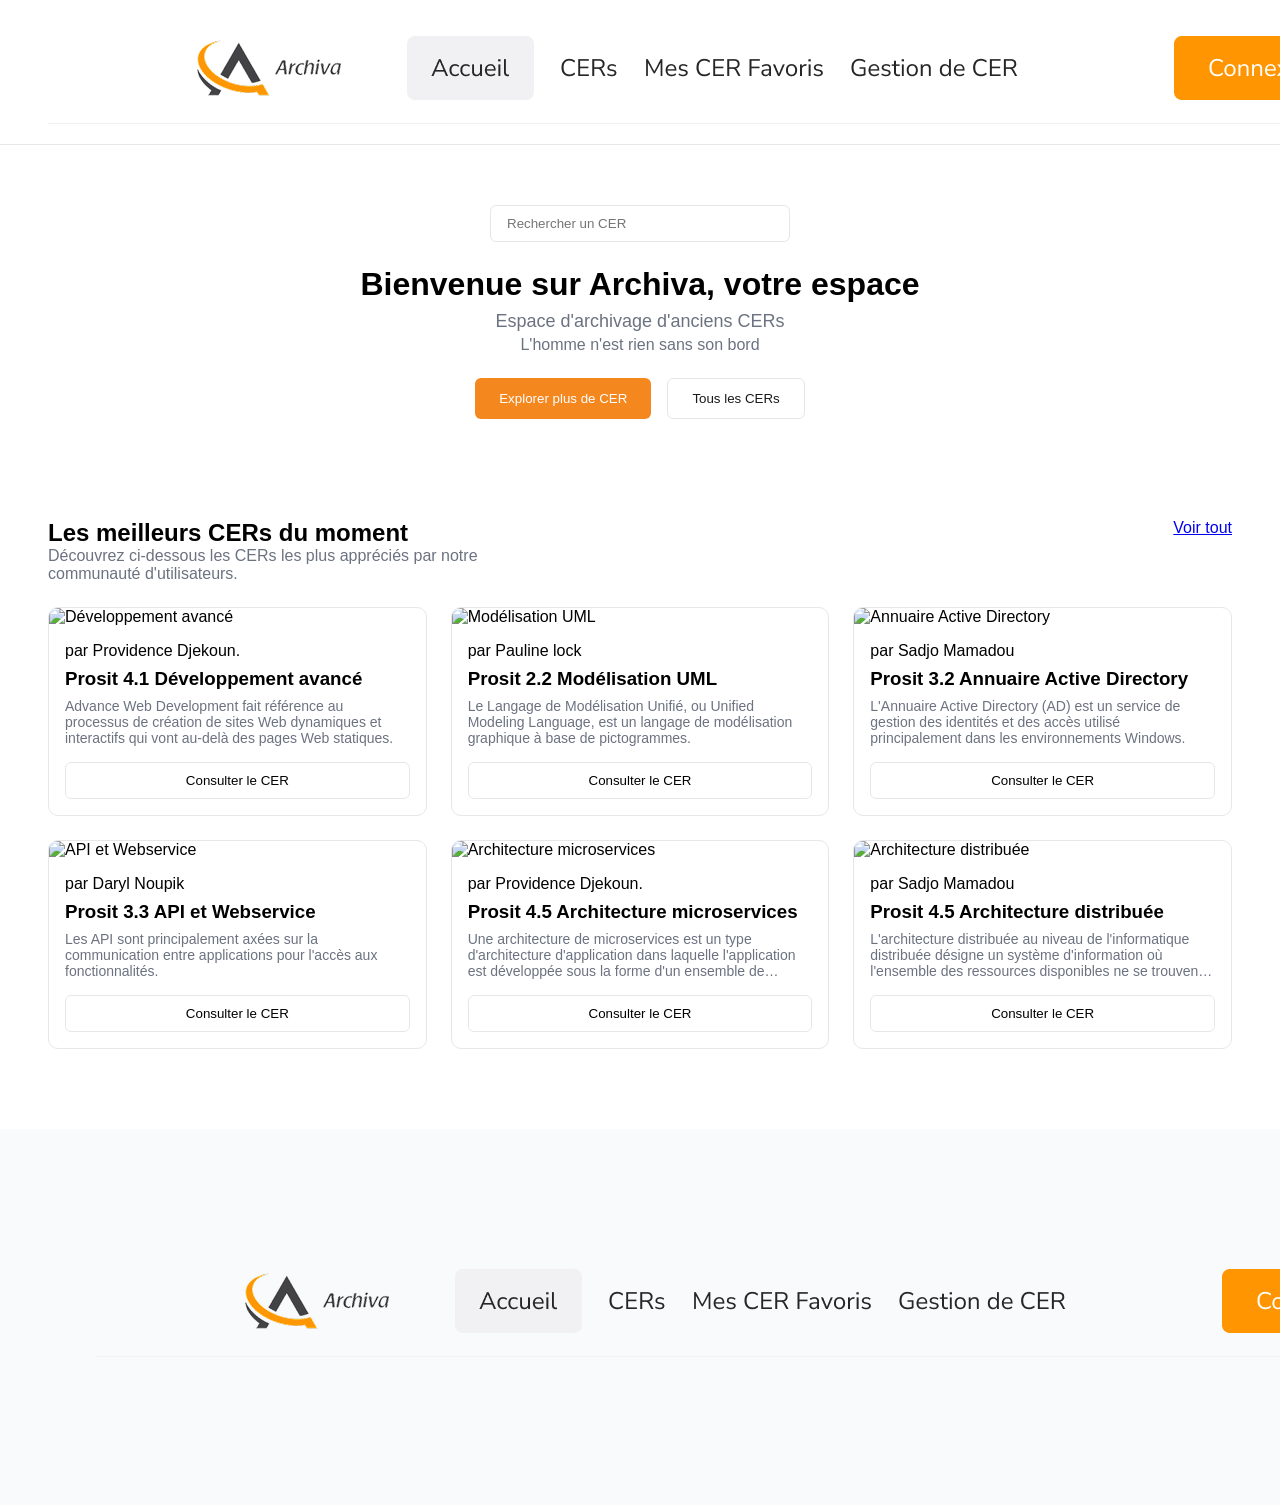
==== index.html @ 3a9b5775 "Premier commit du site Archiva" ====
<!DOCTYPE html>
<html lang="en">
<head>
    <meta charset="UTF-8">
    <meta name="viewport" content="width=device-width, initial-scale=1.0">
    <title>Document</title>
    <link rel="stylesheet" href="styles/styles.css">
</head>
<body>
<!DOCTYPE html>
<html lang="en">
<head>
    <meta charset="UTF-8">
    <meta name="viewport" content="width=device-width, initial-scale=1.0">
    <title>Archiva</title>
    <link rel="stylesheet" href="styles/styles.css">
</head>
<body>

    <header>
        <nav>
            <div class="logo">
                <img src="assets/images/logo.png" alt="Archiva Logo">
            </div>
            <ul>
                <li><a href="#">Accueil</a></li>
                <li><a href="#">CERs</a></li>
                <li><a href="#">Mes CER Favoris</a></li>
                <li><a href="#">Gestion de CER</a></li>
            </ul>
            <button class="connexion">Connexion</button>
        </nav>
    </header>

    <main>
    <main>
        <section class="hero">
            <input type="text" placeholder="Rechercher un CER">

            <h1>Bienvenue sur Archiva, votre espace</h1>
            <h2>Espace d'archivage d'anciens CERs</h2>
            <p>L'homme n'est rien sans son bord</p>

            <div class="hero-buttons">
                <button class="btn-primary">Explorer plus de CER</button>
                <button class="btn-secondary">Tous les CERs</button>
            </div>
        </section>
        <section class="cers">
    <div class="cers-header">
        <div>
            <h2>Les meilleurs CERs du moment</h2>
            <p>Découvrez ci-dessous les CERs les plus appréciés par notre communauté d'utilisateurs.</p>
        </div>
        <a href="#">Voir tout</a>
    </div>
<div class="cer-grid">
    <div class="cer-card">
        <img src="assets/images/advanced-dev.png" alt="Développement avancé">
        <div class="cer-info">
            <p>par Providence Djekoun.</p>
            <h3>Prosit 4.1 Développement avancé</h3>
            <p class="cer-desc">Advance Web Development fait référence au processus de création de sites Web dynamiques et interactifs qui vont au-delà des pages Web statiques.</p>
            <button class="consult">Consulter le CER</button>
        </div>
    </div>
        <div class="cer-card">
        <img src="assets/images/uml.png" alt="Modélisation UML">
        <div class="cer-info">
            <p>par Pauline lock</p>
            <h3>Prosit 2.2 Modélisation UML</h3>
            <p class="cer-desc">Le Langage de Modélisation Unifié, ou Unified Modeling Language, est un langage de modélisation graphique à base de pictogrammes.</p>
            <button class="consult">Consulter le CER</button>
        </div>
    </div>

    <div class="cer-card">
        <img src="assets/images/active-directory.png" alt="Annuaire Active Directory">
        <div class="cer-info">
            <p>par Sadjo Mamadou</p>
            <h3>Prosit 3.2 Annuaire Active Directory</h3>
            <p class="cer-desc">L'Annuaire Active Directory (AD) est un service de gestion des identités et des accès utilisé principalement dans les environnements Windows.</p>
            <button class="consult">Consulter le CER</button>
        </div>
    </div>
        <div class="cer-card">
        <img src="assets/images/api.png" alt="API et Webservice">
        <div class="cer-info">
            <p>par Daryl Noupik</p>
            <h3>Prosit 3.3 API et Webservice</h3>
            <p class="cer-desc">Les API sont principalement axées sur la communication entre applications pour l'accès aux fonctionnalités.</p>
            <button class="consult">Consulter le CER</button>
        </div>
    </div>

    <div class="cer-card">
        <img src="assets/images/microservices.png" alt="Architecture microservices">
        <div class="cer-info">
            <p>par Providence Djekoun.</p>
            <h3>Prosit 4.5 Architecture microservices</h3>
            <p class="cer-desc">Une architecture de microservices est un type d'architecture d'application dans laquelle l'application est développée sous la forme d'un ensemble de services.</p>
            <button class="consult">Consulter le CER</button>
        </div>
    </div>

    <div class="cer-card">
        <img src="assets/images/architecture-distribuee.png" alt="Architecture distribuée">
        <div class="cer-info">
            <p>par Sadjo Mamadou</p>
            <h3>Prosit 4.5 Architecture distribuée</h3>
            <p class="cer-desc">L'architecture distribuée au niveau de l'informatique distribuée désigne un système d'information où l'ensemble des ressources disponibles ne se trouvent pas au même endroit.</p>
            <button class="consult">Consulter le CER</button>
        </div>
    </div>
</div>
</section>
    </main>
    </main>

    <footer>
<footer>
    <div class="footer-col">
        <img src="assets/images/logo.png" alt="Archiva Logo">
    </div>
    <div class="footer-col">
        <p>Accueil</p>
        <p>CERs</p>
        <p>Mes CERs favoris</p>
        <p>Gestion de CER</p>
    </div>
    <div class="footer-col">
        <h4>Social Profiles</h4>
        <p>Facebook · Twitter · Instagram</p>
    </div>
</footer>
    </footer>
</body>
</html>
</body>
</html>
---- styles/styles.css ----
* {
    margin: 0;
    padding: 0;
    box-sizing: border-box;
}

body {
    font-family: Arial, sans-serif;
}

header nav {
    display: flex;
    align-items: center;
    justify-content: space-between;
    padding: 16px 48px;
    border-bottom: 1px solid #E5E7EB;
}

header nav ul {
    display: flex;
    list-style: none;
    gap: 32px;
}

header nav ul li a {
    text-decoration: none;
    color: #1A1A1A;
}

header .connexion {
    background-color: #F5871F;
    color: white;
    border: none;
    padding: 10px 24px;
    border-radius: 6px;
    cursor: pointer;
}
.hero {
    text-align: center;
    padding: 60px 20px;
}

.hero input {
    display: block;
    margin: 0 auto 24px;
    padding: 10px 16px;
    width: 300px;
    border: 1px solid #E5E7EB;
    border-radius: 6px;
}

.hero h1 {
    font-size: 32px;
    margin-bottom: 8px;
}

.hero h2 {
    font-size: 18px;
    font-weight: normal;
    color: #6B7280;
    margin-bottom: 4px;
}

.hero p {
    color: #6B7280;
    margin-bottom: 24px;
}

.hero-buttons {
    display: flex;
    justify-content: center;
    gap: 16px;
}

.btn-primary {
    background-color: #F5871F;
    color: white;
    border: none;
    padding: 12px 24px;
    border-radius: 6px;
    cursor: pointer;
}

.btn-secondary {
    background-color: white;
    color: #1A1A1A;
    border: 1px solid #E5E7EB;
    padding: 12px 24px;
    border-radius: 6px;
    cursor: pointer;
}
.cers {
    padding: 40px 48px;
}

.cers-header {
    display: flex;
    justify-content: space-between;
    align-items: flex-start;
    margin-bottom: 24px;
}

.cers-header p {
    color: #6B7280;
    max-width: 500px;
}

.cer-card {
    width: 300px;
    border: 1px solid #E5E7EB;
    border-radius: 10px;
    overflow: hidden;
}

.cer-card img {
    width: 100%;
    height: 160px;
    object-fit: cover;
}

.cer-info {
    padding: 16px;
}

.cer-info h3 {
    margin: 8px 0;
}

.cer-desc {
    color: #6B7280;
    font-size: 14px;
    display: -webkit-box;
    -webkit-line-clamp: 3;
    -webkit-box-orient: vertical;
    overflow: hidden;
    margin-bottom: 16px;
}

.consult {
    width: 100%;
    background-color: white;
    border: 1px solid #E5E7EB;
    padding: 10px;
    border-radius: 6px;
    cursor: pointer;
}
.cer-grid {
    display: grid;
    grid-template-columns: repeat(3, 1fr);
    gap: 24px;
}

.cer-card {
    width: auto;
}
footer {
    display: flex;
    justify-content: space-around;
    padding: 40px 48px;
    background-color: #F9FAFB;
    margin-top: 40px;
}

footer p {
    margin-bottom: 8px;
    color: #6B7280;
}
.auth-page {
    min-height: 100vh;
    background: linear-gradient(135deg, #F5871F, #FDE9D9);
    display: flex;
    align-items: center;
    justify-content: center;
}

.auth-container {
    width: 100%;
    max-width: 900px;
}

.auth-card {
    background-color: white;
    border-radius: 16px;
    padding: 40px;
}

.auth-card h1 {
    margin-bottom: 24px;
}

.auth-card label {
    display: block;
    margin-bottom: 8px;
    font-weight: bold;
}

.auth-card input {
    display: block;
    width: 100%;
    padding: 10px;
    margin-bottom: 20px;
    border: 1px solid #E5E7EB;
    border-radius: 6px;
}

.auth-card .forgot {
    display: block;
    text-align: right;
    margin-bottom: 20px;
    color: #6B7280;
    font-size: 14px;
}

.auth-card .btn-primary {
    width: 100%;
    margin-bottom: 20px;
}
.auth-card {
    display: flex;
    align-items: center;
    gap: 40px;
    max-width: 900px;
}
.auth-card select {
    display: block;
    width: 100%;
    padding: 10px;
    margin-bottom: 20px;
    border: 1px solid #E5E7EB;
    border-radius: 6px;
}

.auth-form {
    flex: 1;
}

.auth-illustration {
    flex: 1;
}

.auth-illustration img {
    width: 100%;
}
.page-header {
    padding: 32px 48px 0;
}

.cers-layout {
    display: flex;
    gap: 32px;
    padding: 24px 48px;
    align-items: flex-start;
}

.filters {
    width: 220px;
    flex-shrink: 0;
}

.filters h3 {
    font-size: 15px;
    margin: 16px 0 8px;
}

.filters label {
    display: block;
    margin-bottom: 8px;
    font-size: 14px;
    color: #6B7280;
}

.cers-layout .cer-grid {
    flex: 1;
    grid-template-columns: repeat(2, 1fr);
}
.gestion-header {
    display: flex;
    justify-content: space-between;
    align-items: center;
    padding: 32px 48px 0;
}

.cer-table {
    width: calc(100% - 96px);
    margin: 24px 48px;
    border-collapse: collapse;
}

.cer-table th,
.cer-table td {
    text-align: left;
    padding: 12px 16px;
    border-bottom: 1px solid #E5E7EB;
}

.cer-table th {
    color: #6B7280;
    font-size: 14px;
}

.btn-delete {
    background-color: white;
    border: 1px solid #EF4444;
    color: #EF4444;
    padding: 6px 14px;
    border-radius: 6px;
    cursor: pointer;
}

.modal-overlay {
    display: none;
    position: fixed;
    top: 0;
    left: 0;
    width: 100%;
    height: 100%;
    background-color: rgba(0, 0, 0, 0.5);
    align-items: center;
    justify-content: center;
}

.modal-box {
    background-color: white;
    padding: 32px;
    border-radius: 12px;
    width: 90%;
    max-width: 450px;
    position: relative;
    max-height: 90vh;
    overflow-y: auto;
}

.modal-box label {
    display: block;
    margin-bottom: 6px;
    font-weight: bold;
    font-size: 14px;
}

.modal-box input,
.modal-box select,
.modal-box textarea {
    display: block;
    width: 100%;
    padding: 10px;
    margin-bottom: 16px;
    border: 1px solid #E5E7EB;
    border-radius: 6px;
    font-family: inherit;
}

.modal-close {
    position: absolute;
    top: 16px;
    right: 16px;
    background: none;
    border: none;
    font-size: 18px;
    cursor: pointer;
}
@media only screen and (max-width: 768px) {

    header nav {
        flex-direction: column;
        gap: 12px;
        padding: 12px 20px;
    }

    header nav ul {
        display: none;
    }

    .hero {
        padding: 32px 16px;
    }

    .hero h1 {
        font-size: 24px;
    }

    .hero input {
        width: 100%;
    }

    .hero-buttons {
        flex-direction: column;
    }

    .cer-grid {
        grid-template-columns: 1fr;
    }

    .cers {
        padding: 24px 16px;
    }

    .cers-header {
        flex-direction: column;
        align-items: flex-start;
        gap: 8px;
    }

    .cers-layout {
        flex-direction: column;
        padding: 16px;
    }

    .filters {
        width: 100%;
    }

    .cers-layout .cer-grid {
        grid-template-columns: 1fr;
    }

    footer {
        flex-direction: column;
        gap: 24px;
        text-align: center;
        padding: 32px 20px;
    }

    .auth-card {
        flex-direction: column;
        padding: 24px;
    }

    .auth-illustration {
        display: none;
    }

    .auth-container {
        max-width: 100%;
        padding: 0 16px;
    }

    .cer-table {
        display: block;
        overflow-x: auto;
        width: calc(100% - 32px);
        margin: 16px;
    }
}
---- styles/styles.css ----
* {
    margin: 0;
    padding: 0;
    box-sizing: border-box;
}

body {
    font-family: Arial, sans-serif;
}

header nav {
    display: flex;
    align-items: center;
    justify-content: space-between;
    padding: 16px 48px;
    border-bottom: 1px solid #E5E7EB;
}

header nav ul {
    display: flex;
    list-style: none;
    gap: 32px;
}

header nav ul li a {
    text-decoration: none;
    color: #1A1A1A;
}

header .connexion {
    background-color: #F5871F;
    color: white;
    border: none;
    padding: 10px 24px;
    border-radius: 6px;
    cursor: pointer;
}
.hero {
    text-align: center;
    padding: 60px 20px;
}

.hero input {
    display: block;
    margin: 0 auto 24px;
    padding: 10px 16px;
    width: 300px;
    border: 1px solid #E5E7EB;
    border-radius: 6px;
}

.hero h1 {
    font-size: 32px;
    margin-bottom: 8px;
}

.hero h2 {
    font-size: 18px;
    font-weight: normal;
    color: #6B7280;
    margin-bottom: 4px;
}

.hero p {
    color: #6B7280;
    margin-bottom: 24px;
}

.hero-buttons {
    display: flex;
    justify-content: center;
    gap: 16px;
}

.btn-primary {
    background-color: #F5871F;
    color: white;
    border: none;
    padding: 12px 24px;
    border-radius: 6px;
    cursor: pointer;
}

.btn-secondary {
    background-color: white;
    color: #1A1A1A;
    border: 1px solid #E5E7EB;
    padding: 12px 24px;
    border-radius: 6px;
    cursor: pointer;
}
.cers {
    padding: 40px 48px;
}

.cers-header {
    display: flex;
    justify-content: space-between;
    align-items: flex-start;
    margin-bottom: 24px;
}

.cers-header p {
    color: #6B7280;
    max-width: 500px;
}

.cer-card {
    width: 300px;
    border: 1px solid #E5E7EB;
    border-radius: 10px;
    overflow: hidden;
}

.cer-card img {
    width: 100%;
    height: 160px;
    object-fit: cover;
}

.cer-info {
    padding: 16px;
}

.cer-info h3 {
    margin: 8px 0;
}

.cer-desc {
    color: #6B7280;
    font-size: 14px;
    display: -webkit-box;
    -webkit-line-clamp: 3;
    -webkit-box-orient: vertical;
    overflow: hidden;
    margin-bottom: 16px;
}

.consult {
    width: 100%;
    background-color: white;
    border: 1px solid #E5E7EB;
    padding: 10px;
    border-radius: 6px;
    cursor: pointer;
}
.cer-grid {
    display: grid;
    grid-template-columns: repeat(3, 1fr);
    gap: 24px;
}

.cer-card {
    width: auto;
}
footer {
    display: flex;
    justify-content: space-around;
    padding: 40px 48px;
    background-color: #F9FAFB;
    margin-top: 40px;
}

footer p {
    margin-bottom: 8px;
    color: #6B7280;
}
.auth-page {
    min-height: 100vh;
    background: linear-gradient(135deg, #F5871F, #FDE9D9);
    display: flex;
    align-items: center;
    justify-content: center;
}

.auth-container {
    width: 100%;
    max-width: 900px;
}

.auth-card {
    background-color: white;
    border-radius: 16px;
    padding: 40px;
}

.auth-card h1 {
    margin-bottom: 24px;
}

.auth-card label {
    display: block;
    margin-bottom: 8px;
    font-weight: bold;
}

.auth-card input {
    display: block;
    width: 100%;
    padding: 10px;
    margin-bottom: 20px;
    border: 1px solid #E5E7EB;
    border-radius: 6px;
}

.auth-card .forgot {
    display: block;
    text-align: right;
    margin-bottom: 20px;
    color: #6B7280;
    font-size: 14px;
}

.auth-card .btn-primary {
    width: 100%;
    margin-bottom: 20px;
}
.auth-card {
    display: flex;
    align-items: center;
    gap: 40px;
    max-width: 900px;
}
.auth-card select {
    display: block;
    width: 100%;
    padding: 10px;
    margin-bottom: 20px;
    border: 1px solid #E5E7EB;
    border-radius: 6px;
}

.auth-form {
    flex: 1;
}

.auth-illustration {
    flex: 1;
}

.auth-illustration img {
    width: 100%;
}
.page-header {
    padding: 32px 48px 0;
}

.cers-layout {
    display: flex;
    gap: 32px;
    padding: 24px 48px;
    align-items: flex-start;
}

.filters {
    width: 220px;
    flex-shrink: 0;
}

.filters h3 {
    font-size: 15px;
    margin: 16px 0 8px;
}

.filters label {
    display: block;
    margin-bottom: 8px;
    font-size: 14px;
    color: #6B7280;
}

.cers-layout .cer-grid {
    flex: 1;
    grid-template-columns: repeat(2, 1fr);
}
.gestion-header {
    display: flex;
    justify-content: space-between;
    align-items: center;
    padding: 32px 48px 0;
}

.cer-table {
    width: calc(100% - 96px);
    margin: 24px 48px;
    border-collapse: collapse;
}

.cer-table th,
.cer-table td {
    text-align: left;
    padding: 12px 16px;
    border-bottom: 1px solid #E5E7EB;
}

.cer-table th {
    color: #6B7280;
    font-size: 14px;
}

.btn-delete {
    background-color: white;
    border: 1px solid #EF4444;
    color: #EF4444;
    padding: 6px 14px;
    border-radius: 6px;
    cursor: pointer;
}

.modal-overlay {
    display: none;
    position: fixed;
    top: 0;
    left: 0;
    width: 100%;
    height: 100%;
    background-color: rgba(0, 0, 0, 0.5);
    align-items: center;
    justify-content: center;
}

.modal-box {
    background-color: white;
    padding: 32px;
    border-radius: 12px;
    width: 90%;
    max-width: 450px;
    position: relative;
    max-height: 90vh;
    overflow-y: auto;
}

.modal-box label {
    display: block;
    margin-bottom: 6px;
    font-weight: bold;
    font-size: 14px;
}

.modal-box input,
.modal-box select,
.modal-box textarea {
    display: block;
    width: 100%;
    padding: 10px;
    margin-bottom: 16px;
    border: 1px solid #E5E7EB;
    border-radius: 6px;
    font-family: inherit;
}

.modal-close {
    position: absolute;
    top: 16px;
    right: 16px;
    background: none;
    border: none;
    font-size: 18px;
    cursor: pointer;
}
@media only screen and (max-width: 768px) {

    header nav {
        flex-direction: column;
        gap: 12px;
        padding: 12px 20px;
    }

    header nav ul {
        display: none;
    }

    .hero {
        padding: 32px 16px;
    }

    .hero h1 {
        font-size: 24px;
    }

    .hero input {
        width: 100%;
    }

    .hero-buttons {
        flex-direction: column;
    }

    .cer-grid {
        grid-template-columns: 1fr;
    }

    .cers {
        padding: 24px 16px;
    }

    .cers-header {
        flex-direction: column;
        align-items: flex-start;
        gap: 8px;
    }

    .cers-layout {
        flex-direction: column;
        padding: 16px;
    }

    .filters {
        width: 100%;
    }

    .cers-layout .cer-grid {
        grid-template-columns: 1fr;
    }

    footer {
        flex-direction: column;
        gap: 24px;
        text-align: center;
        padding: 32px 20px;
    }

    .auth-card {
        flex-direction: column;
        padding: 24px;
    }

    .auth-illustration {
        display: none;
    }

    .auth-container {
        max-width: 100%;
        padding: 0 16px;
    }

    .cer-table {
        display: block;
        overflow-x: auto;
        width: calc(100% - 32px);
        margin: 16px;
    }
}
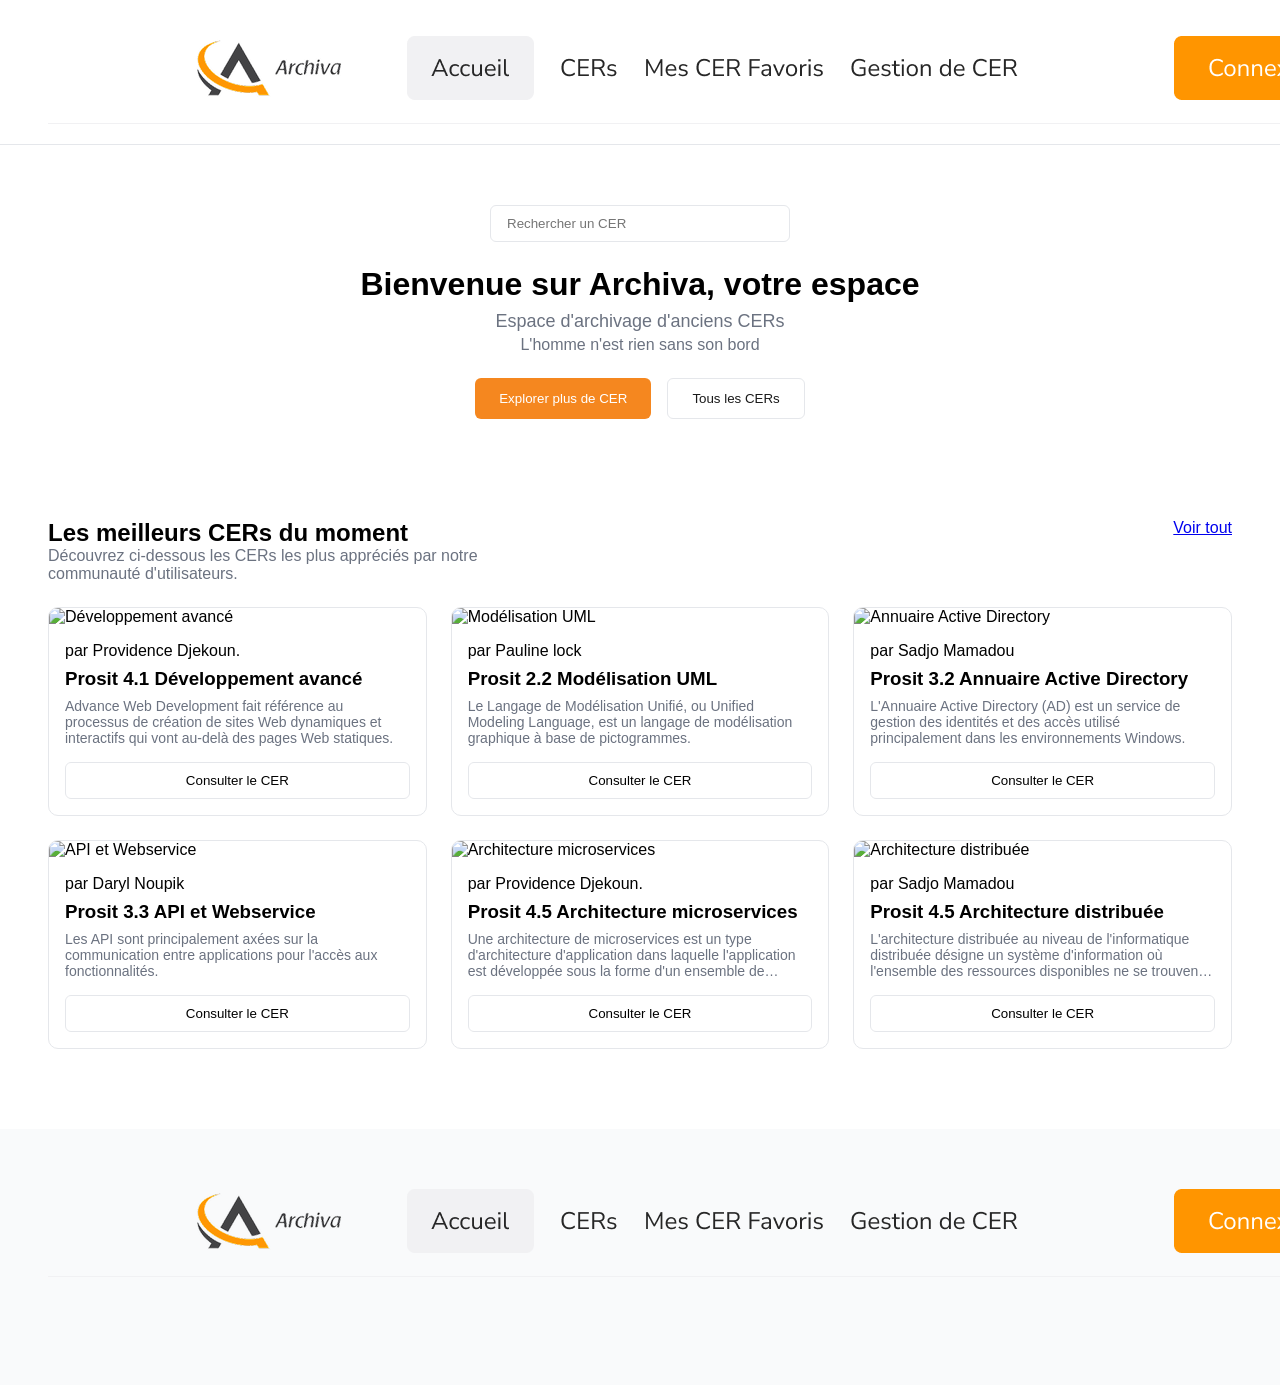
==== commit a5081b9f: "Correction du doublon header/footer" ====
--- a/index.html
+++ b/index.html
@@ -32,7 +32,6 @@
         </nav>
     </header>
 
-    <main>
     <main>
         <section class="hero">
             <input type="text" placeholder="Rechercher un CER">
@@ -115,9 +114,7 @@
 </div>
 </section>
     </main>
-    </main>
 
-    <footer>
 <footer>
     <div class="footer-col">
         <img src="assets/images/logo.png" alt="Archiva Logo">
@@ -133,8 +130,5 @@
         <p>Facebook · Twitter · Instagram</p>
     </div>
 </footer>
-    </footer>
-</body>
-</html>
 </body>
 </html>
